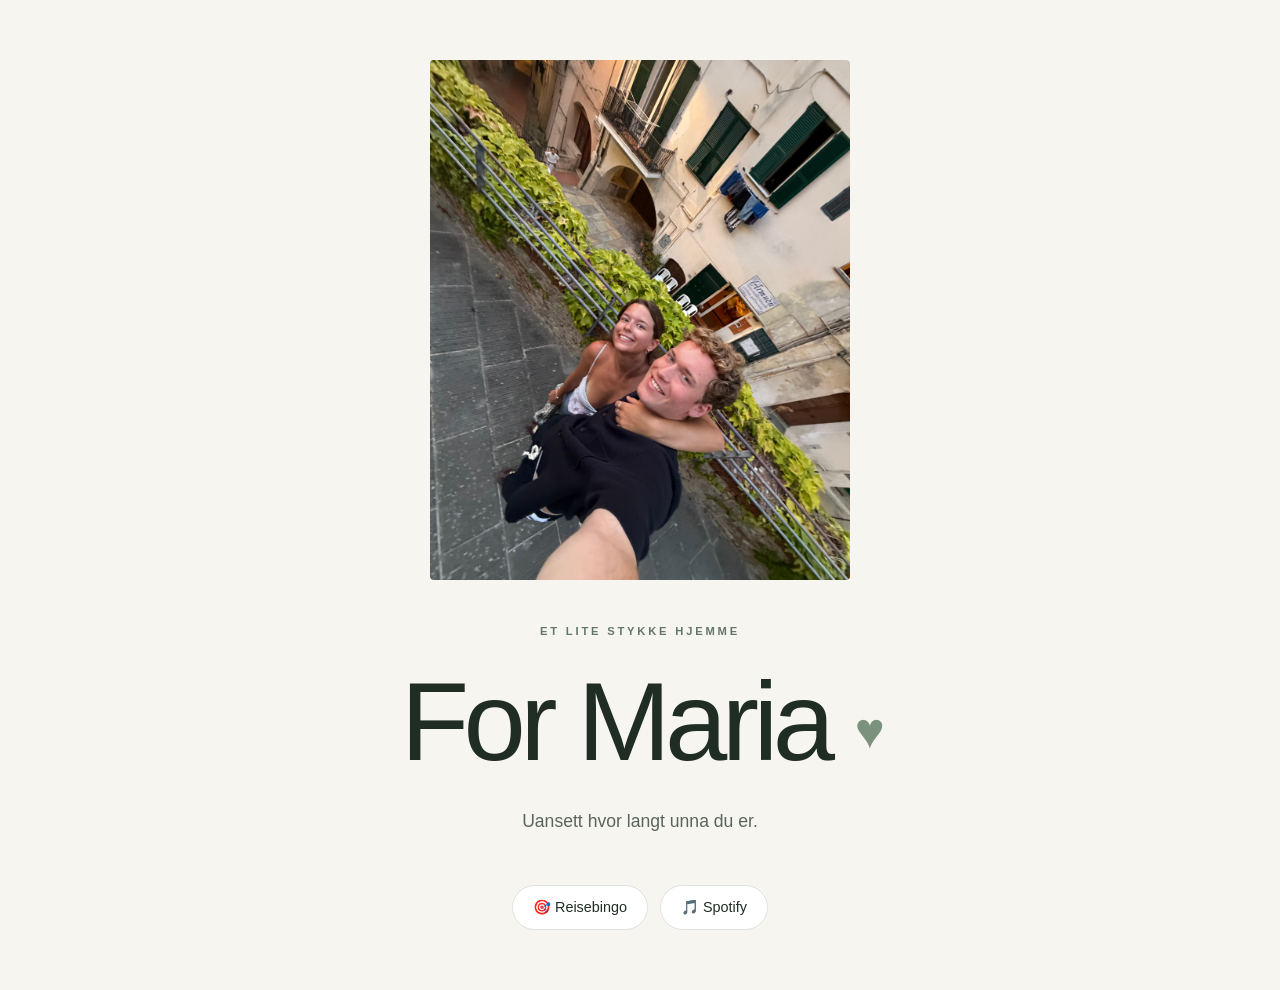
==== index.html @ 3ce4f243 "Initial version" ====
<!DOCTYPE html>
<html lang="no">
<head>
    <meta charset="UTF-8">
    <meta name="viewport" content="width=device-width, initial-scale=1.0">
    <title>For Maria ❤️</title>
    <link rel="stylesheet" href="style.css">
</head>

<body>

    <main class="home">

    <img 
        src="images/IMG_6119.jpeg" 
        alt="Maria og meg"
        class="hero-image"
    >

    <p class="eyebrow">ET LITE STYKKE HJEMME</p>

    <h1>For Maria <span>♥</span></h1>

    <p class="intro">
        Uansett hvor langt unna du er.
    </p>
<nav class="navigation">

    <a href="bingo.html" class="nav-button">
        🎯 Reisebingo
    </a>

    <a href="spotify.html" class="nav-button">
    🎵 Spotify
</a>

</nav>
</main>

</body>
</html>
---- style.css ----
.hero-image {
    width: min(80vw, 420px);
    height: 520px;
    object-fit: cover;
    border-radius: 4px;
    margin-bottom: 45px;
}
* {
    box-sizing: border-box;
}

body {
    margin: 0;
    min-height: 100vh;
    background: #f7f5f0;
    color: #1f2d25;
    font-family: Arial, sans-serif;
}

.home {
    min-height: 100vh;

    display: flex;
    flex-direction: column;
    justify-content: center;
    align-items: center;

    text-align: center;
    padding: 60px 25px;
}

.eyebrow {
    margin: 0 0 20px 0;

    font-size: 0.7rem;
    letter-spacing: 0.25em;
    font-weight: 600;

    color: #64766a;
}

h1 {
    margin: 0;

    font-size: clamp(3.5rem, 12vw, 7rem);
    font-weight: 400;
    letter-spacing: -0.05em;
}

h1 span {
    font-size: 0.45em;
    vertical-align: middle;
    color: #7b927f;
}

.intro {
    margin-top: 25px;

    font-size: 1.1rem;
    font-weight: 300;

    color: #59645e;
}
.navigation {
    display: flex;
    gap: 12px;
    margin-top: 35px;
    flex-wrap: wrap;
    justify-content: center;
}

.nav-button {
    display: inline-block;

    padding: 13px 20px;

    background: #ffffff;
    color: #1f2d25;

    border: 1px solid #dfe3df;
    border-radius: 30px;

    text-decoration: none;
    font-size: 0.9rem;

    transition: all 0.2s ease;
}

.nav-button:hover {
    transform: translateY(-2px);
    border-color: #9aaa9d;
}
.bingo-page {
    min-height: 100vh;
    padding: 35px 16px 60px;
    max-width: 600px;
    margin: 0 auto;
}

.back-button {
    display: inline-block;
    margin-bottom: 60px;

    color: #59645e;
    text-decoration: none;
    font-size: 0.9rem;
}

.bingo-page h1 {
    font-size: clamp(2.5rem, 10vw, 4rem);
    margin: 0;
}

.bingo-intro {
    color: #59645e;
    margin-top: 15px;
}
.bingo-grid {
    display: grid;
    grid-template-columns: repeat(5, minmax(0, 1fr));
    gap: 6px;

    margin-top: 35px;
    width: 100%;
}

.bingo-square {
    aspect-ratio: 1 / 1;

    padding: 8px;

    background: #ffffff;
    border: 1px solid #dfe3df;
    border-radius: 10px;

    color: #1f2d25;

    font-family: inherit;
    font-size: 0.72rem;
    line-height: 1.25;

    cursor: pointer;

    transition: all 0.2s ease;
}

.bingo-square:hover {
    transform: translateY(-2px);
    border-color: #9aaa9d;
}

.bingo-square.free {
    background: #dfe9e1;
    font-size: 1.3rem;
}
.bingo-square.completed {
    background: #dfe9e1;
    border-color: #9aaa9d;
    text-decoration: line-through;
    transform: scale(0.97);
}

.bingo-square.completed::after {
    content: " ✓";
}
.bingo-progress {
    margin-top: 10px;

    font-size: 0.85rem;
    color: #7b927f;

    font-weight: 600;
}
.content-page {
    min-height: 100vh;
    padding: 35px 20px 60px;
    max-width: 600px;
    margin: 0 auto;
}

.page-intro {
    color: #59645e;
    margin-top: 15px;
    margin-bottom: 35px;
}

.spotify-container {
    width: 100%;
    margin-top: 30px;
}
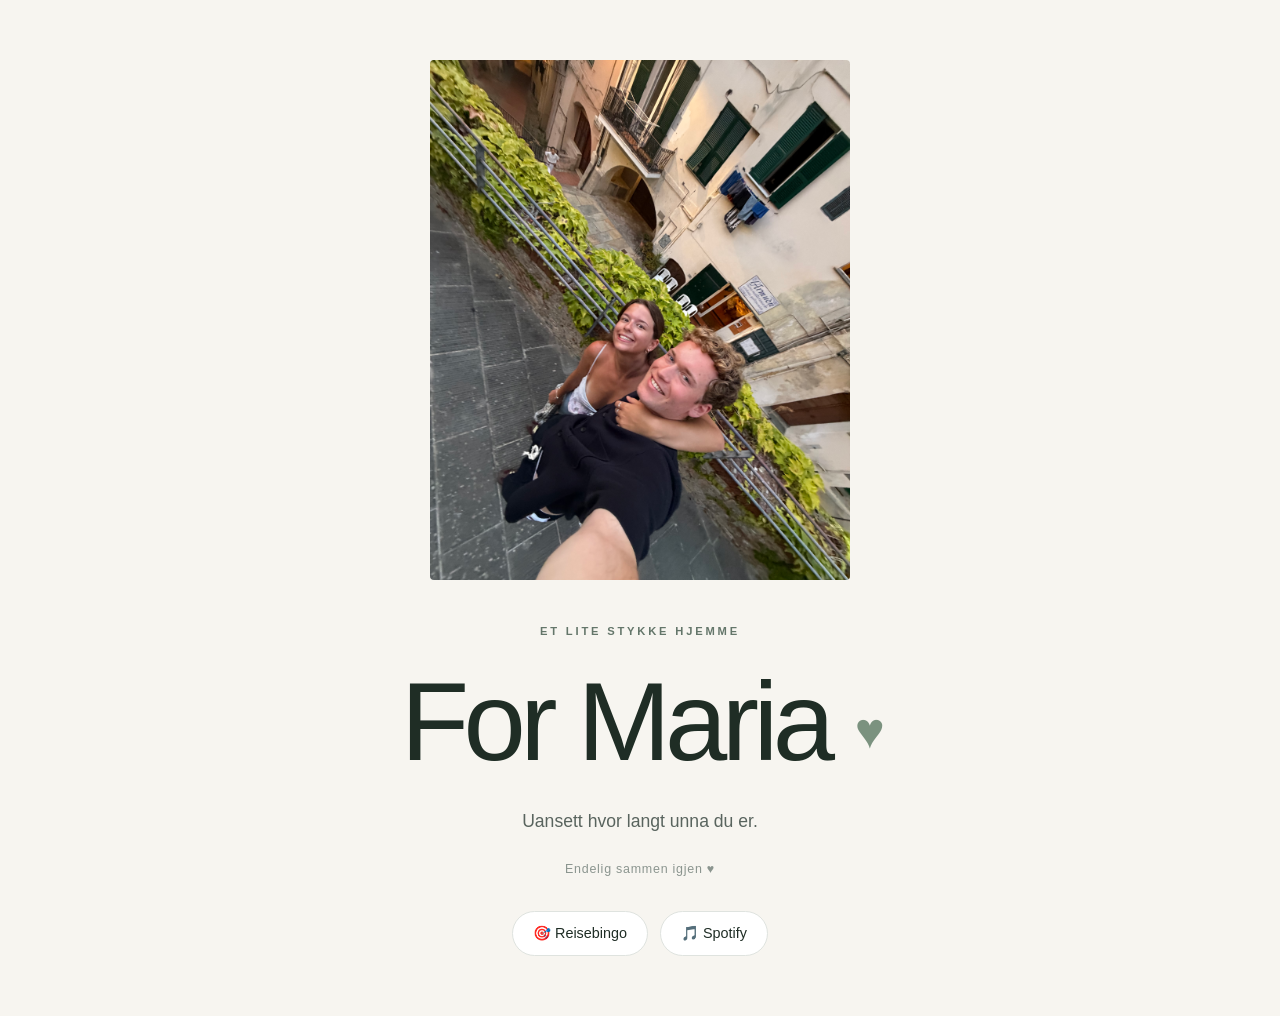
==== commit df83772c: "Add reunion countdown" ====
--- a/index.html
+++ b/index.html
@@ -24,6 +24,7 @@
     <p class="intro">
         Uansett hvor langt unna du er.
     </p>
+    <p class="countdown" id="countdown"></p>
 <nav class="navigation">
 
     <a href="bingo.html" class="nav-button">
@@ -36,6 +37,6 @@
 
 </nav>
 </main>
-
+<script src="js/countdown.js"></script>
 </body>
 </html>
--- a/style.css
+++ b/style.css
@@ -187,4 +187,13 @@
 .spotify-container {
     width: 100%;
     margin-top: 30px;
+}
+.countdown {
+    margin-top: 12px;
+    margin-bottom: 0;
+
+    font-size: 0.78rem;
+    letter-spacing: 0.06em;
+
+    color: #8b958f;
 }
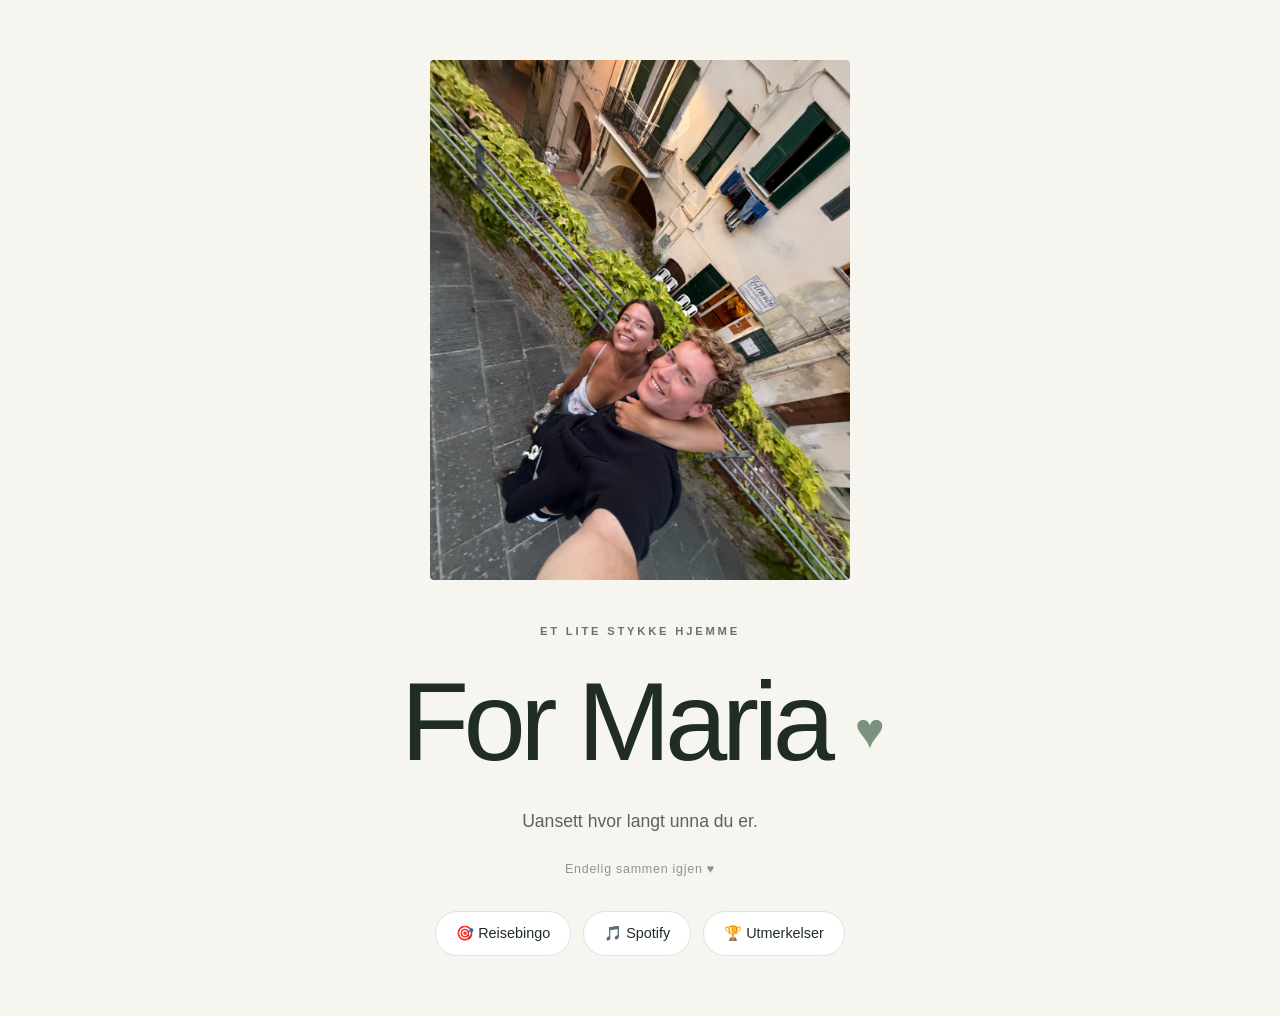
==== commit 4f66efbf: "Add awards rewards and bingo popup" ====
--- a/index.html
+++ b/index.html
@@ -4,7 +4,7 @@
     <meta charset="UTF-8">
     <meta name="viewport" content="width=device-width, initial-scale=1.0">
     <title>For Maria ❤️</title>
-    <link rel="stylesheet" href="style.css">
+    <link rel="stylesheet" href="style.css?v=3">
 </head>
 
 <body>
@@ -33,10 +33,13 @@
 
     <a href="spotify.html" class="nav-button">
     🎵 Spotify
+    <a href="awards.html" class="nav-button">
+    🏆 Utmerkelser
+</a>
 </a>
 
 </nav>
 </main>
-<script src="js/countdown.js"></script>
+<script src="js/countdown.js?v=2"></script>
 </body>
 </html>
--- a/style.css
+++ b/style.css
@@ -196,4 +196,352 @@
     letter-spacing: 0.06em;
 
     color: #8b958f;
+}
+.bingo-square {
+    position: relative;
+    overflow: hidden;
+}
+
+.proof-image {
+    position: absolute;
+    inset: 0;
+
+    width: 100%;
+    height: 100%;
+
+    object-fit: cover;
+}
+
+.proof-check {
+    position: absolute;
+    top: 5px;
+    right: 6px;
+
+    width: 20px;
+    height: 20px;
+
+    display: flex;
+    align-items: center;
+    justify-content: center;
+
+    border-radius: 50%;
+    background: rgba(255, 255, 255, 0.9);
+    color: #1f2d25;
+
+    font-size: 0.75rem;
+    font-weight: 700;
+    z-index: 2;
+}
+
+.proof-video {
+    position: absolute;
+    inset: 0;
+
+    width: 100%;
+    height: 100%;
+
+    object-fit: cover;
+    z-index: 1;
+}
+
+.proof-play {
+    position: absolute;
+    top: 50%;
+    left: 50%;
+
+    transform: translate(-50%, -50%);
+
+    width: 28px;
+    height: 28px;
+
+    display: flex;
+    align-items: center;
+    justify-content: center;
+
+    border-radius: 50%;
+
+    background: rgba(255, 255, 255, 0.9);
+    color: #1f2d25;
+
+    font-size: 0.75rem;
+
+    z-index: 10;
+    cursor: pointer;
+}
+
+.proof-remove {
+    position: absolute;
+    bottom: 5px;
+    right: 6px;
+
+    width: 22px;
+    height: 22px;
+
+    display: flex;
+    align-items: center;
+    justify-content: center;
+
+    border-radius: 50%;
+
+    background: rgba(255, 255, 255, 0.95);
+    color: #1f2d25;
+
+    font-size: 1rem;
+    font-weight: 700;
+
+    z-index: 10;
+    cursor: pointer;
+}
+.awards-page {
+    min-height: 100vh;
+    padding: 35px 20px 60px;
+    max-width: 600px;
+    margin: 0 auto;
+}
+
+.awards-progress {
+    margin-bottom: 30px;
+    font-size: 0.9rem;
+    color: #7b927f;
+    font-weight: 600;
+}
+
+.awards-grid {
+    display: grid;
+    grid-template-columns: repeat(2, 1fr);
+    gap: 12px;
+}
+
+.award-card {
+    min-height: 120px;
+
+    display: flex;
+    flex-direction: column;
+    align-items: center;
+    justify-content: center;
+
+    gap: 10px;
+
+    border: 1px solid #dfe3df;
+    border-radius: 16px;
+
+    background: #ffffff;
+
+    text-align: center;
+}
+
+.award-card.locked {
+    opacity: 0.55;
+}
+
+.award-icon {
+    font-size: 1.6rem;
+}
+
+.award-label {
+    font-size: 0.9rem;
+    color: #59645e;
+}
+
+.grand-prize {
+    grid-column: 1 / -1;
+    min-height: 150px;
+}
+.award-card.unlocked {
+    opacity: 1;
+    border-color: #9aaa9d;
+    background: #f3f7f3;
+}
+
+.award-card.unlocked .award-label {
+    color: #1f2d25;
+    font-weight: 600;
+}
+
+.grand-prize.unlocked {
+    border-color: #7b927f;
+    background: #edf4ee;
+}
+.award-reward {
+    margin: 0;
+    padding: 0 12px;
+
+    font-size: 0.85rem;
+    line-height: 1.4;
+
+    color: #59645e;
+}
+
+.award-card.locked .award-reward {
+    display: none;
+}
+
+.award-card.unlocked .award-reward {
+    display: block;
+}
+.reward-button {
+    margin-top: 5px;
+    padding: 9px 14px;
+
+    border: 1px solid #cdd6cf;
+    border-radius: 20px;
+
+    background: #ffffff;
+    color: #1f2d25;
+
+    font-family: inherit;
+    font-size: 0.78rem;
+
+    cursor: pointer;
+}
+
+.award-card.locked .reward-button {
+    display: none;
+}
+
+.redeemed-text {
+    display: none;
+
+    margin: 5px 0 0;
+    font-size: 0.78rem;
+    color: #7b927f;
+}
+
+.letter-overlay {
+    position: fixed;
+    inset: 0;
+
+    display: none;
+    align-items: center;
+    justify-content: center;
+
+    padding: 25px;
+
+    background: rgba(31, 45, 37, 0.55);
+
+    z-index: 100;
+}
+
+.letter-overlay.open {
+    display: flex;
+}
+
+.secret-letter {
+    position: relative;
+
+    width: 100%;
+    max-width: 480px;
+
+    max-height: 80vh;
+    overflow-y: auto;
+
+    padding: 40px 28px;
+
+    background: #f7f5f0;
+    border-radius: 18px;
+
+    text-align: left;
+}
+
+.secret-letter h2 {
+    margin-top: 0;
+    font-size: 2rem;
+    font-weight: 400;
+}
+
+.letter-text {
+    color: #59645e;
+    line-height: 1.7;
+}
+
+.letter-close {
+    position: absolute;
+    top: 12px;
+    right: 15px;
+
+    border: 0;
+    background: transparent;
+
+    font-size: 1.5rem;
+    cursor: pointer;
+}
+.award-popup {
+    position: fixed;
+    inset: 0;
+
+    display: none;
+    align-items: center;
+    justify-content: center;
+
+    padding: 25px;
+
+    background: rgba(31, 45, 37, 0.55);
+
+    z-index: 200;
+}
+
+.award-popup.show {
+    display: flex;
+}
+
+.award-popup-card {
+    width: 100%;
+    max-width: 360px;
+
+    padding: 35px 25px;
+
+    background: #f7f5f0;
+    border-radius: 20px;
+
+    text-align: center;
+}
+
+.award-popup-icon {
+    display: block;
+    margin-bottom: 12px;
+
+    font-size: 2rem;
+}
+
+.award-popup-small {
+    margin: 0 0 5px;
+
+    font-size: 0.7rem;
+    letter-spacing: 0.12em;
+
+    color: #7b927f;
+}
+
+.award-popup-card h2 {
+    margin: 5px 0 8px;
+}
+
+.award-popup-card p {
+    margin-bottom: 20px;
+}
+
+.award-popup-button {
+    display: block;
+
+    padding: 11px 18px;
+    margin-bottom: 10px;
+
+    border-radius: 22px;
+
+    background: #1f2d25;
+    color: white;
+
+    text-decoration: none;
+    font-size: 0.85rem;
+}
+
+.award-popup-close {
+    border: 0;
+    background: transparent;
+
+    color: #7b927f;
+    font-family: inherit;
+    font-size: 0.8rem;
+
+    cursor: pointer;
 }
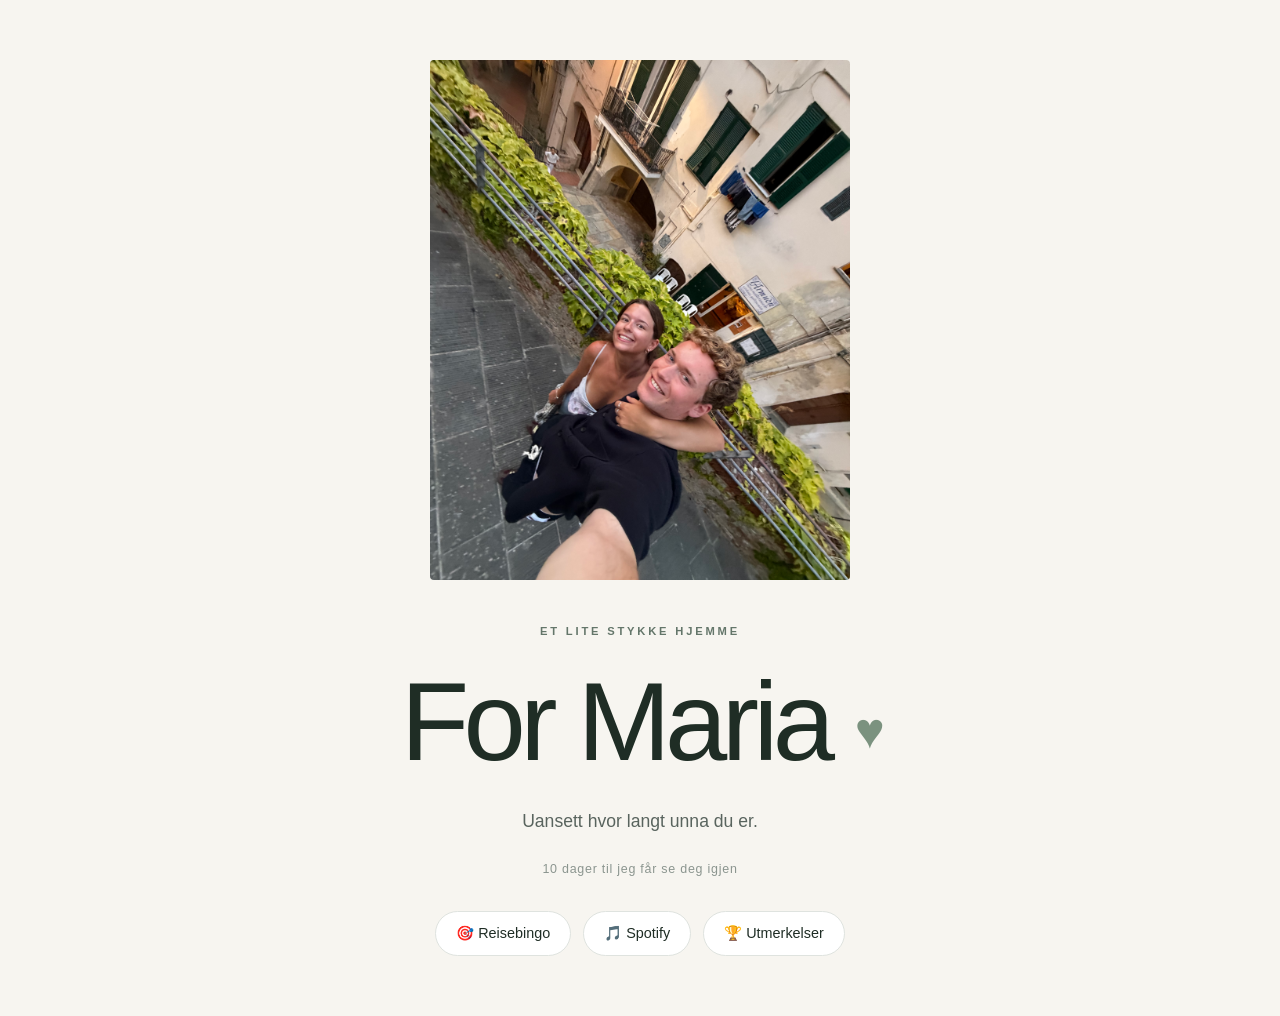
==== commit 76b8d631: "Fix countdown cache" ====
--- a/index.html
+++ b/index.html
@@ -40,6 +40,6 @@
 
 </nav>
 </main>
-<script src="js/countdown.js?v=2"></script>
+<script src="js/countdown.js?v=3"></script>
 </body>
 </html>
--- a/style.css
+++ b/style.css
@@ -402,9 +402,19 @@
 .redeemed-text {
     display: none;
 
-    margin: 5px 0 0;
+    margin-top: 5px;
+    padding: 9px 14px;
+
+    border: 1px solid #cdd6cf;
+    border-radius: 20px;
+
+    background: #edf4ee;
+    color: #7b927f;
+
+    font-family: inherit;
     font-size: 0.78rem;
-    color: #7b927f;
+
+    cursor: pointer;
 }
 
 .letter-overlay {
@@ -544,4 +554,18 @@
     font-size: 0.8rem;
 
     cursor: pointer;
+}
+.award-card.locked .redeem-button,
+.award-card.locked .redeemed-text {
+    display: none !important;
+}
+.award-card.locked .multi-redeem-button,
+.award-card.locked .multi-redeem-status {
+    display: none !important;
+}
+
+.multi-redeem-status {
+    margin: 5px 0 0;
+    font-size: 0.78rem;
+    color: #7b927f;
 }
